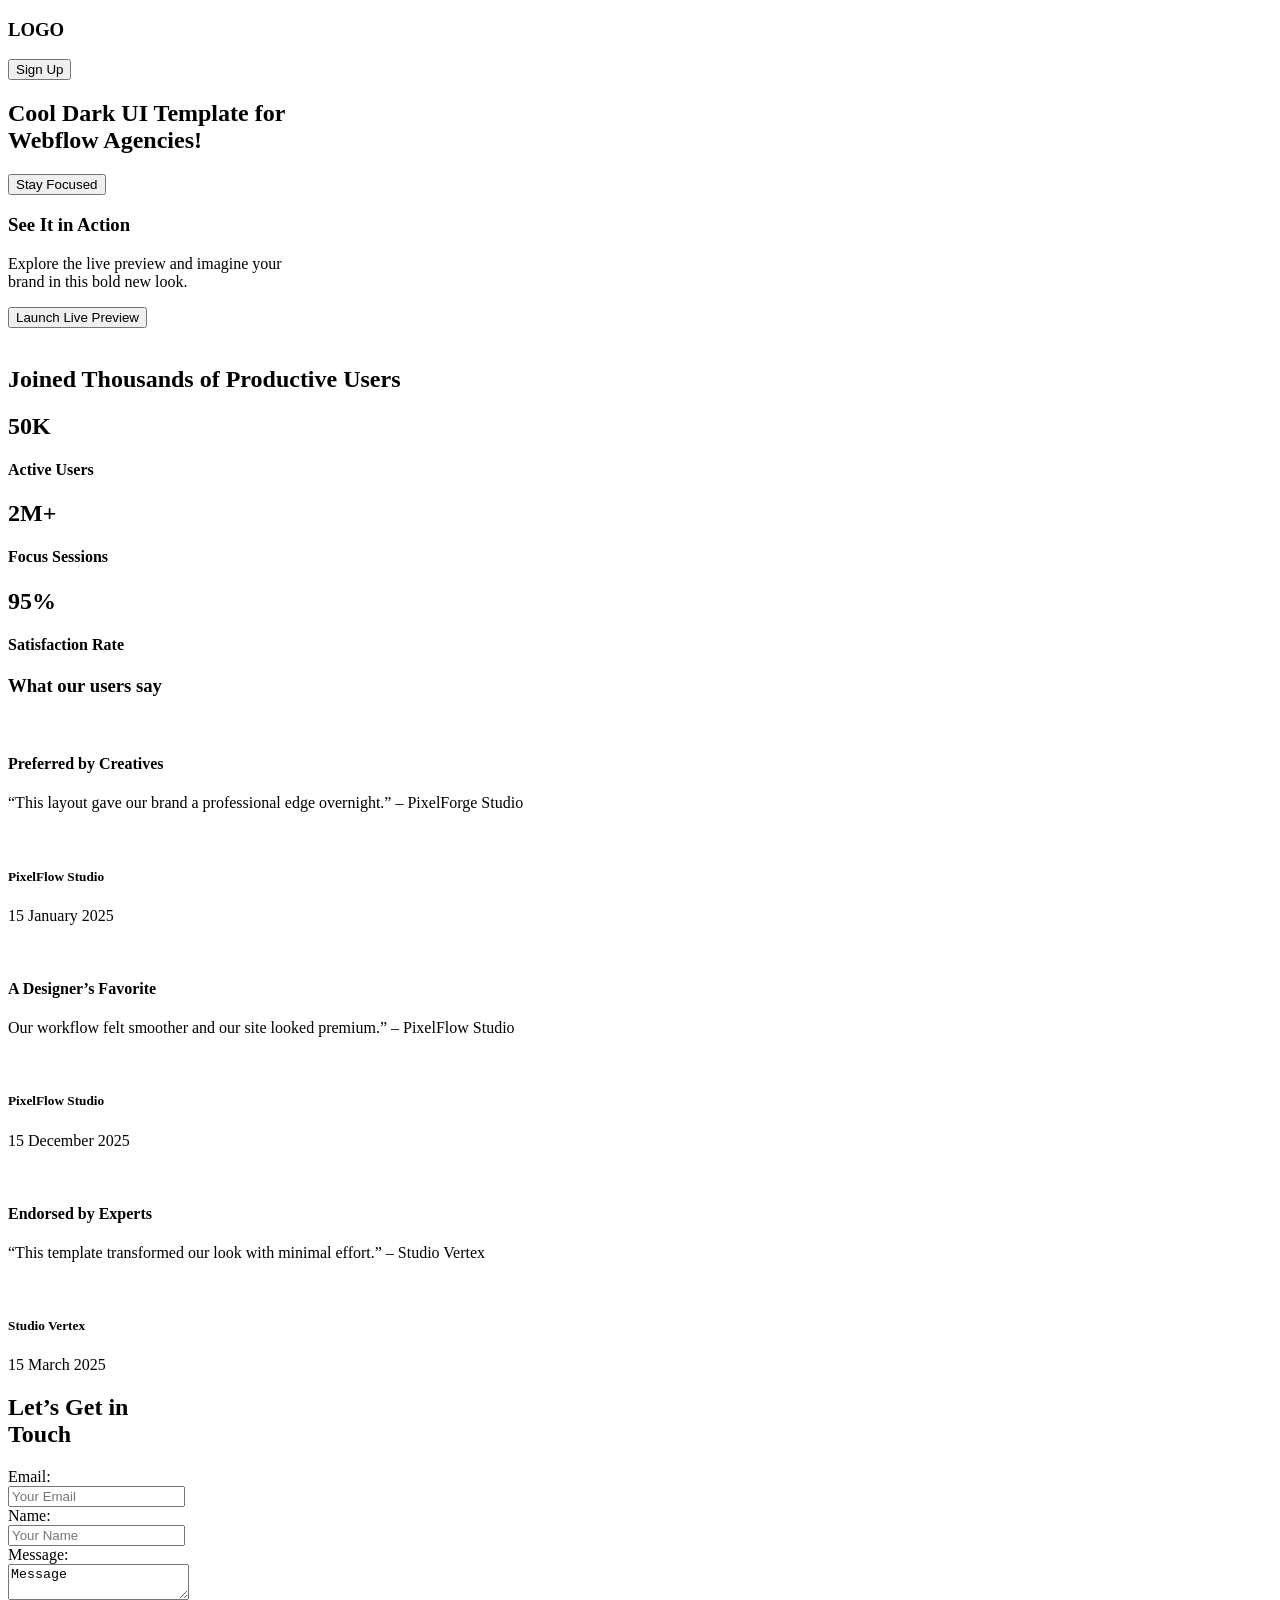
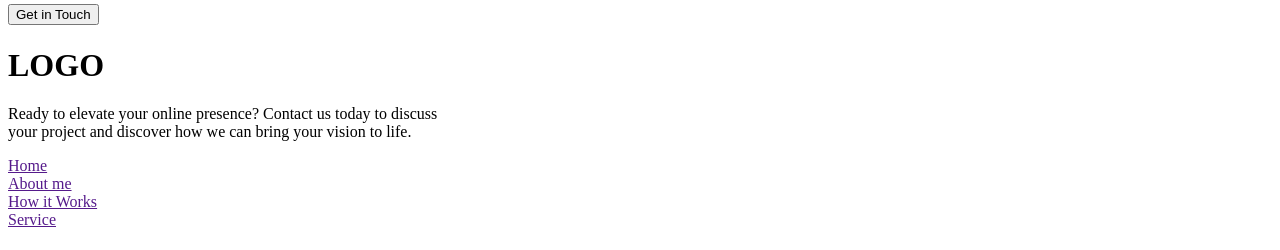
==== B12A01-landing-launchpad/index.html @ 7dbb8ce7 "added text" ====
<!DOCTYPE html>
<html lang="en">
<head>
    <meta charset="UTF-8">
    <meta name="viewport" content="width=device-width, initial-scale=1.0">
    <title>My First Assignment</title>

<link rel="preconnect" href="https://fonts.googleapis.com">
<link rel="preconnect" href="https://fonts.gstatic.com" crossorigin>
<link href="https://fonts.googleapis.com/css2?family=Raleway:ital,wght@0,100..900;1,100..900&display=swap" rel="stylesheet">

    <link rel="stylesheet" href="styles./assignment.css">
</head>
<body class="raleway-normal">
    <header class="background-image">
        <nav class="nav-title">
            <h3 class="nav-logo">LOGO</h3>
            <a href=""></a><button class="btn-primary">Sign Up</button>
        </nav>
        <div class="banner">
            <h2 class="content-title">Cool Dark UI Template for <br>Webflow Agencies!</h2>
            <button class="btn-primary">Stay Focused</button>
        </div>

    </header>
    <main>
        <!-- action section -->
         <section class="action-section">
            <div class="action">
                <h3 class="action-title">See It in Action</h3>
                <p class="action-sub-title">Explore the live preview and imagine your <br> brand in this bold new look.</p>
                <button class="btn-primary">Launch Live Preview</button>
            </div>
            <div class="action">
                <img class="action-img" src="../B12A01-landing-launchpad./Assets./wc-mini.png" alt="">
            </div>
        </section>
        <!-- productive section -->
         <section class="user-section">
            <h2 class="user-title raleway-normal">Joined Thousands of Productive Users</h2>
            <div class="item-container">
                <div class="user-item ">
                    <h2 class="item-title">50K</h2>
                    <h4 class="item-description">Active Users</h4>
                </div>
                <div class="user-item ">
                    <h2 class="item-title">2M+</h2>
                    <h4 class="item-description">Focus Sessions</h4>
                </div>
                <div class="user-item">
                    <h2 class="item-title">95%</h2>
                    <h4 class="item-description">Satisfaction Rate</h4>
                </div>
            </div>   
        </section>
        
 <!-- feedback section -->
   <section class="feedback-section">
            <h3 class="feedback-section-title text-align">What our users say</h3>
            <div class="feedback-containaer inter-style">
                <div class="feedback-iteam">
                    <div class="feedback-icon">
                        <img src="images/../Assets/icon-star.png" alt="">
                        <img src="images/../Assets/icon-star.png" alt="">
                        <img src="images/../Assets/icon-star.png" alt="">
                        <img src="images/../Assets/icon-star.png" alt="">
                        <img src="images/../Assets/icon-star.png" alt="">
                    </div>
                    <h4 class="feedback-title">Preferred by Creatives</h4>
                    <p class="description">“This layout gave our brand a professional edge overnight.” – PixelForge Studio</p>
                     <div class="customar-profile">
                        <img class="profile" src="images/../Assets/avatar.png" alt="">
                        <div class="customar-details">
                        <h5 class="feedback-iteam-tilte">PixelFlow Studio</h5>
                        <p class="feedback-subtitle">15 January 2025</p>
                        </div>
                    </div>
                </div>
                <div class="feedback-iteam">
                     <div class="feedback-icon">
                        <img src="images/../Assets/icon-star.png" alt="">
                        <img src="images/../Assets/icon-star.png" alt="">
                        <img src="images/../Assets/icon-star.png" alt="">
                        <img src="images/../Assets/icon-star.png" alt="">
                        <img src="images/../Assets/icon-star.png" alt="">
                    </div>
                    <h4 class="feedback-title"> A Designer’s Favorite</h4>
                    <p class="description">Our workflow felt smoother and our site looked premium.” – PixelFlow Studio</p>
                     <div class="customar-profile">
                        <img class="profile" src="images/../Assets/avatar.png" alt="">
                        <div class="customar-details">
                        <h5 class="feedback-iteam-tilte">PixelFlow Studio</h5>
                        <p class="feedback-subtitle">15 December 2025</p>
                        </div>
                    </div>
                </div>
                <div class="feedback-iteam">
                     <div class="feedback-icon">
                        <img src="images/../Assets/icon-star.png" alt="">
                        <img src="images/../Assets/icon-star.png" alt="">
                        <img src="images/../Assets/icon-star.png" alt="">
                        <img src="images/../Assets/icon-star.png" alt="">
                        <img src="images/../Assets/icon-star.png" alt="">
                    </div>
                    <h4 class="feedback-title"> Endorsed by Experts</h4>
                    <p class="description">“This template transformed our look with minimal effort.” – Studio Vertex</p>
                    <div class="customar-profile">
                        <img class="profile" src="images/../Assets/avatar.png" alt="">
                        <div class="customar-details">
                        <h5 class="feedback-iteam-tilte">Studio Vertex</h5>
                        <p class="feedback-subtitle">15 March 2025</p>
                        </div>
                    </div>
                </div>
            </div>
         </section>
         <!-- touch sectiom -->
             <section class="touch-section">
            <div class="touch-containar">
                <h2 class="touch-title">Let’s Get in <br> Touch</h2>
            </div>
            <div class="touch-containar">
                <form action="" class=" inter-style">
                <label class="label-title" for="femail">Email:</label><br>
                <input type="email" name="" id="" placeholder="Your Email">
                <br>
                <label class="label-title" for="ftext">Name:</label><br>
                
                <input type="text" name="" id="" placeholder="Your Name">
                <br>
                <label class="label-title" for="ftext">Message:</label><br>
                <textarea name="" id="" placeholder="Message">Message</textarea>
            </form>
            <input class="btn-primary" type="button" value="Get in Touch">
            </div>
          </section>
    </main>
    <!-- footer section -->
  <footer class="footer-section">
      <div>
        <h1 class="footer-logo text-align">LOGO</h1>
        <p class="footer-description text-align">Ready to elevate your online presence? Contact us today to discuss <br>your project and discover how we can bring your vision to life.</p>
      </div>
      <div class="footer-container">
        <div class="iteam"><a href="">Home</a></div>
        <div class="iteam"><a href="">About me</a></div>
        <div class="iteam"><a href="">How it Works</a></div>
        <div class="iteam"><a href="">Service</a></div>
        <h4></h4>
      </div>
    </footer>
    
    
</body>
</html>
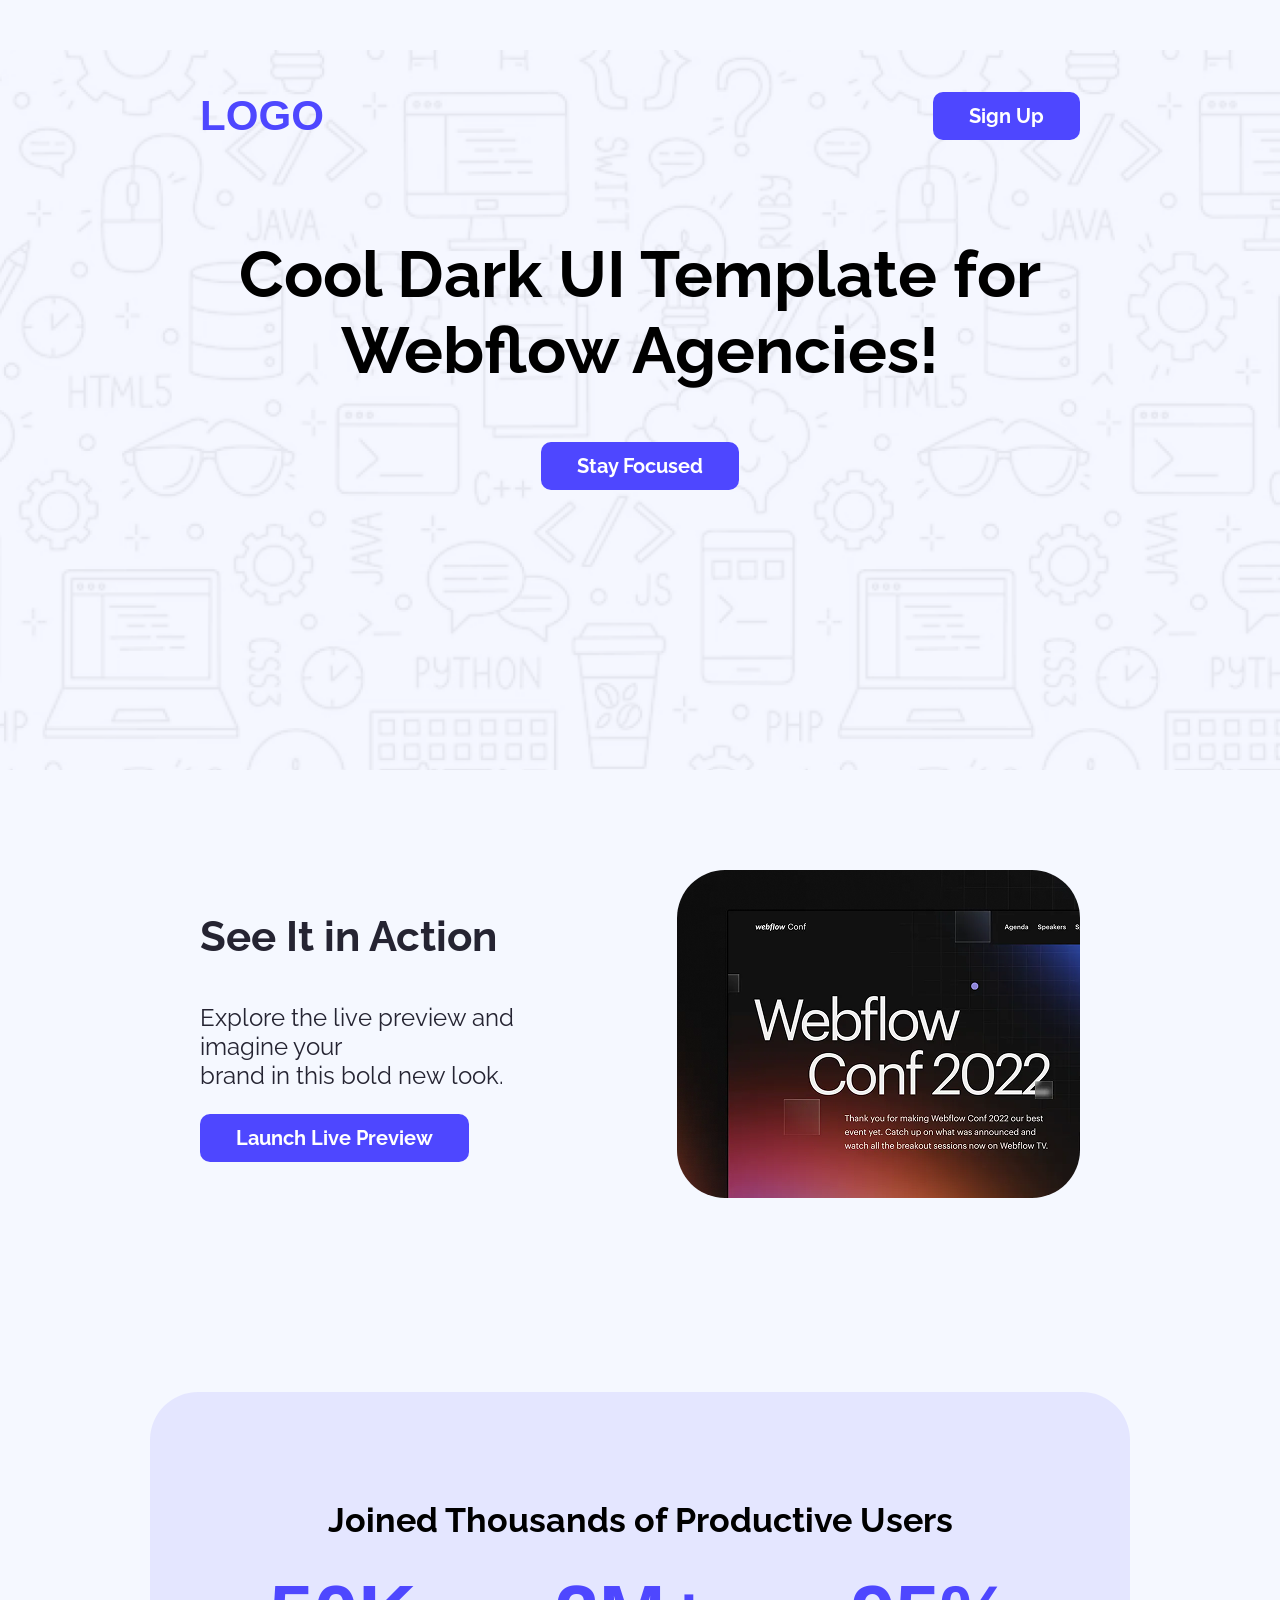
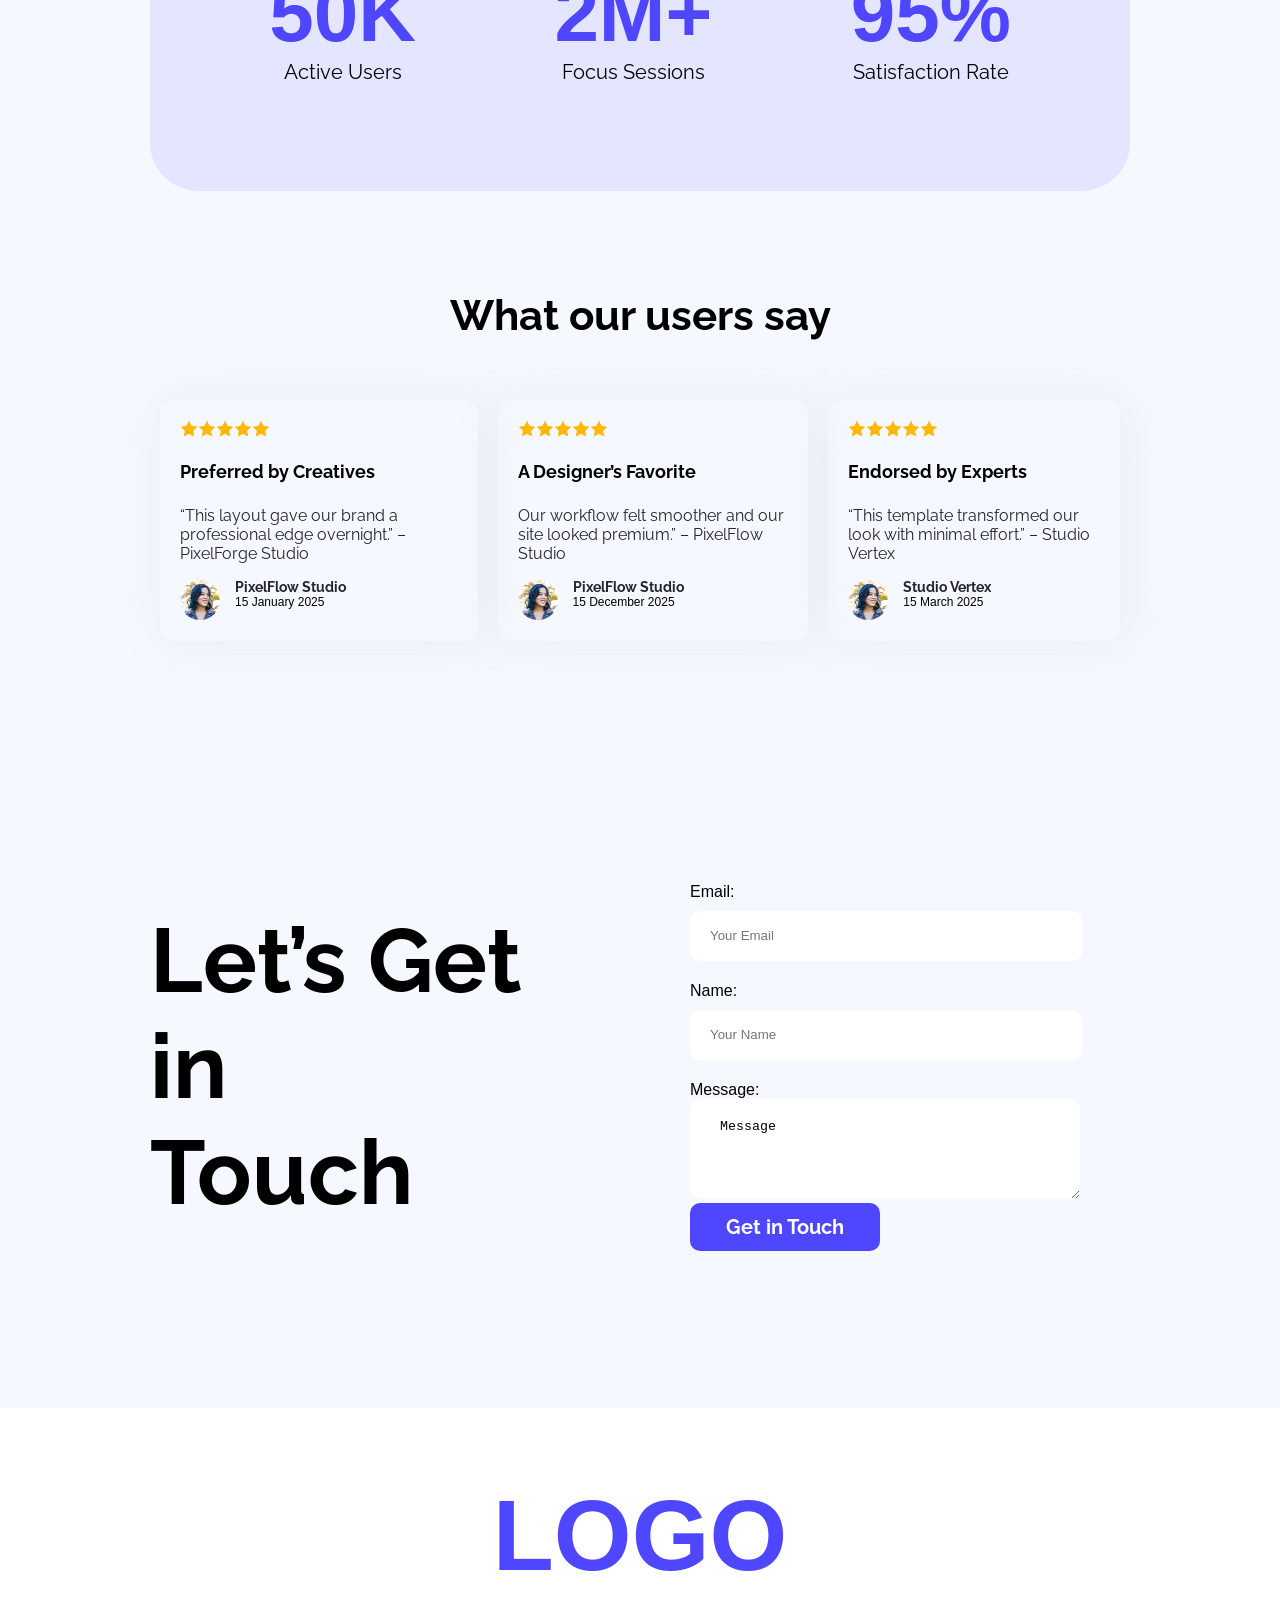
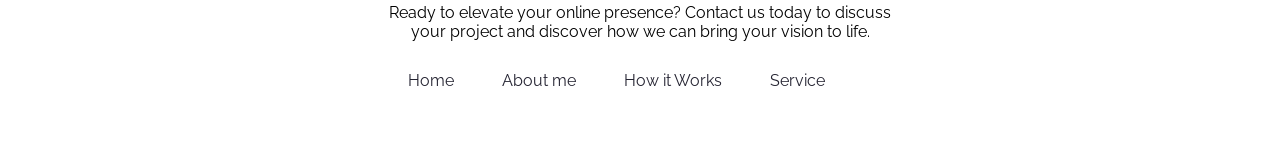
==== commit 8e9ffe12: "added image" ====
--- a/B12A01-landing-launchpad/index.html
+++ b/B12A01-landing-launchpad/index.html
@@ -9,7 +9,7 @@
 <link rel="preconnect" href="https://fonts.gstatic.com" crossorigin>
 <link href="https://fonts.googleapis.com/css2?family=Raleway:ital,wght@0,100..900;1,100..900&display=swap" rel="stylesheet">
 
-    <link rel="stylesheet" href="styles./assignment.css">
+    <link rel="stylesheet" href="../styles/assignment.css">
 </head>
 <body class="raleway-normal">
     <header class="background-image">
@@ -32,7 +32,7 @@
                 <button class="btn-primary">Launch Live Preview</button>
             </div>
             <div class="action">
-                <img class="action-img" src="../B12A01-landing-launchpad./Assets./wc-mini.png" alt="">
+                <img class="action-img" src="../Assets/wc-mini.png" alt="">
             </div>
         </section>
         <!-- productive section -->
@@ -60,16 +60,16 @@
             <div class="feedback-containaer inter-style">
                 <div class="feedback-iteam">
                     <div class="feedback-icon">
-                        <img src="images/../Assets/icon-star.png" alt="">
-                        <img src="images/../Assets/icon-star.png" alt="">
-                        <img src="images/../Assets/icon-star.png" alt="">
-                        <img src="images/../Assets/icon-star.png" alt="">
-                        <img src="images/../Assets/icon-star.png" alt="">
+                        <img src="../Assets/icon-star.png" alt="">
+                        <img src="../Assets/icon-star.png" alt="">
+                        <img src="../Assets/icon-star.png" alt="">
+                        <img src="../Assets/icon-star.png" alt="">
+                        <img src="../Assets/icon-star.png" alt="">
                     </div>
                     <h4 class="feedback-title">Preferred by Creatives</h4>
                     <p class="description">“This layout gave our brand a professional edge overnight.” – PixelForge Studio</p>
                      <div class="customar-profile">
-                        <img class="profile" src="images/../Assets/avatar.png" alt="">
+                        <img class="profile" src="../Assets/avatar.png" alt="">
                         <div class="customar-details">
                         <h5 class="feedback-iteam-tilte">PixelFlow Studio</h5>
                         <p class="feedback-subtitle">15 January 2025</p>
@@ -78,16 +78,16 @@
                 </div>
                 <div class="feedback-iteam">
                      <div class="feedback-icon">
-                        <img src="images/../Assets/icon-star.png" alt="">
-                        <img src="images/../Assets/icon-star.png" alt="">
-                        <img src="images/../Assets/icon-star.png" alt="">
-                        <img src="images/../Assets/icon-star.png" alt="">
-                        <img src="images/../Assets/icon-star.png" alt="">
+                        <img src="../Assets/icon-star.png" alt="">
+                        <img src="../Assets/icon-star.png" alt="">
+                        <img src="../Assets/icon-star.png" alt="">
+                        <img src="../Assets/icon-star.png" alt="">
+                        <img src="../Assets/icon-star.png" alt="">
                     </div>
                     <h4 class="feedback-title"> A Designer’s Favorite</h4>
                     <p class="description">Our workflow felt smoother and our site looked premium.” – PixelFlow Studio</p>
                      <div class="customar-profile">
-                        <img class="profile" src="images/../Assets/avatar.png" alt="">
+                        <img class="profile" src="../Assets/avatar.png" alt="">
                         <div class="customar-details">
                         <h5 class="feedback-iteam-tilte">PixelFlow Studio</h5>
                         <p class="feedback-subtitle">15 December 2025</p>
@@ -96,16 +96,16 @@
                 </div>
                 <div class="feedback-iteam">
                      <div class="feedback-icon">
-                        <img src="images/../Assets/icon-star.png" alt="">
-                        <img src="images/../Assets/icon-star.png" alt="">
-                        <img src="images/../Assets/icon-star.png" alt="">
-                        <img src="images/../Assets/icon-star.png" alt="">
-                        <img src="images/../Assets/icon-star.png" alt="">
+                        <img src="../Assets/icon-star.png" alt="">
+                        <img src="../Assets/icon-star.png" alt="">
+                        <img src="../Assets/icon-star.png" alt="">
+                        <img src="../Assets/icon-star.png" alt="">
+                        <img src="../Assets/icon-star.png" alt="">
                     </div>
                     <h4 class="feedback-title"> Endorsed by Experts</h4>
                     <p class="description">“This template transformed our look with minimal effort.” – Studio Vertex</p>
                     <div class="customar-profile">
-                        <img class="profile" src="images/../Assets/avatar.png" alt="">
+                        <img class="profile" src="../Assets/avatar.png" alt="">
                         <div class="customar-details">
                         <h5 class="feedback-iteam-tilte">Studio Vertex</h5>
                         <p class="feedback-subtitle">15 March 2025</p>
--- a/styles/assignment.css
+++ b/styles/assignment.css
@@ -0,0 +1,272 @@
+body{
+  margin: 0px;
+  padding: 0px;
+  background-color: #f5f8ff;;
+}
+
+.raleway-normal{
+  font-family: "Raleway", sans-serif;
+  font-optical-sizing: auto;
+  
+  font-style: normal;
+}
+
+
+
+
+/* shared style */
+.text-primary{
+  
+}
+.btn-primary{
+  background-color: #4E47FF;
+  color: #FFFFFF;
+  font-weight: bold;
+  padding: 12px 36px;
+  border-radius: 10px;
+  font-family: 'Raleway', sans-serif;
+  font-size: 20px;
+  border: none;
+
+}
+.btn-primary:hover{
+    background-color: bisque;
+    color: #252432;
+    border: 2px solid #4E47FF;
+    box-shadow: tomato;
+    border-radius: 5px;
+}
+/* nav style */
+nav{
+    display: flex;
+    align-items: center;
+    justify-content: space-between;
+    margin: 50px 200px;
+}
+.nav-title{
+    
+ font-size: 36px;
+ color: #4E47FF;
+ 
+}
+.nav-logo{
+  font-family:'Inter', sans-serif;
+  font-weight: bold
+  font-size: 20px;}
+  
+
+/* bannner style */
+.content-title{
+  font-family: 'Raleway', sans-serif;
+  font-weight: bold;
+  font-size: 65px;
+  font-style: normal;
+  
+}
+.background-image{
+  background-image: url("./Assets/Hero-bg.png");
+  background-size: cover;
+  background-position: center;
+  margin: 0;
+  height: 80vh;
+}
+.banner{
+  text-align: center;
+}
+/* action style */
+.action-section{
+    display: flex;
+    justify-content: space-between;
+    gap: 100px;
+    padding: 100px 200px;
+    
+}
+.action-title{
+    font-size: 42px;
+    font-weight: bold;
+    color: #252432;
+}
+.action-sub-title{
+    color: #252432;
+    font-size: 24px;
+}
+
+     
+  
+  .action-img{
+    border-radius: 48px;
+  }
+    /* productive section */
+    .user-section{
+    background-color: rgba(78, 71, 255, 0.1);
+    margin: 0px 150px;
+    border-radius: 48px;
+    margin-bottom: 90px;
+    padding: 80px 50px;
+    margin-top: 90px;
+  
+    
+    
+    
+}
+.user-title{
+    font-size: 34px;
+    font-weight: bold;
+    text-align: center;
+}
+.item-container {
+    display: flex;
+    justify-content: space-around;
+    
+}
+.item-title{
+    color: #4E47FF;
+    font-size: 80px;
+    font-weight: bold;
+    margin-top: 0px;
+    margin-bottom: 0px;
+    font-family:  'Regular', sans-serif;
+
+    
+    
+}
+.item-description{
+    font-size: 20px;
+    font-weight: 400;
+    text-align: center;
+    margin-top: 0px;
+}
+
+
+
+/* feedback section */
+.feedback-section{
+  height: 50vh;
+  
+}
+.feedback-section-title{
+    font-size: 42px;
+    font-weight: bold;
+    margin-bottom: 50px;
+    margin-top: 100px;
+    text-align: center;
+    
+}
+.feedback-containaer{
+    display: flex;
+    gap: 20px;
+    padding: 10px 160px;
+}
+.feedback-iteam{
+    border-radius: 14px;
+   
+    box-shadow: 5px 0px 50px rgba(161, 159, 159, 0.121);
+    padding: 20px;
+}
+.feedback-icon{
+    display: flex;
+}
+.feedback-title{
+    font-size: 18px;
+    font-weight: bold;
+}
+.description{
+    color: #252432;
+}
+.profile{
+    border-radius: 100px;
+    height: 40px;
+    width: 40px;
+}
+.customar-profile{
+    display: flex;
+    align-items: center;
+    gap: 15px;
+}
+
+.feedback-iteam-tilte{
+    font-size: 14px;
+    margin: 0px;
+    color: #252432;
+}
+.feedback-subtitle{
+    font-size: 12px;
+    margin-top: 0px;
+    font-family: 'Regular', sans-serif;
+}
+
+
+/* touch section */
+.touch-section{
+    display: flex;
+    gap: 100px;
+    padding: 50px 150px;
+    align-items: center;
+    margin-top: 50px;
+    justify-content: space-between;
+    height: 50vh;
+}
+.touch-containar{
+    width: 50%;
+}
+.touch-title{
+    font-size: 90px;
+    font-weight: bold;
+}
+.label-title{
+    font-size: 16px;
+    font-weight: 500;
+    margin-bottom: 20px;
+    font-family: 'Regular', sans-serif;
+    gap: 10px;
+}
+.touch-section input[type="email"],.touch-section input[type="text"]{
+    background-color: white;
+    padding: 20px;
+    height: 10px;
+    border: none;
+    border-radius: 10px;
+    width: 80%;
+    margin-bottom: 20px;
+    margin-top: 10px;
+}
+.touch-section textarea{
+    background-color: white;
+    padding: 20px 30px;
+    height: 60px;
+    border: none;
+    border-radius: 10px;
+    width: 75%;
+}
+/* footer style */
+footer{
+    background-color: white;
+    height: 350px;
+}
+.footer-logo{
+    font-size: 100px;
+    
+    color: #4E47FF;
+    margin-bottom: 10px;
+    padding-top: 70px;
+    text-align: center;
+    font-family:'Inter', sans-serif;
+}
+.footer-description{
+    margin: 0px 370px;
+    text-align: center;
+}
+
+
+.footer-container{
+    display: flex;
+    justify-content: center;
+    gap: 48px;
+    margin: 30px 370px 20px 370px;
+    text-align: center;
+    height: 50px;
+}
+.footer-container a{
+    text-decoration: none;
+    color: #252432;
+}
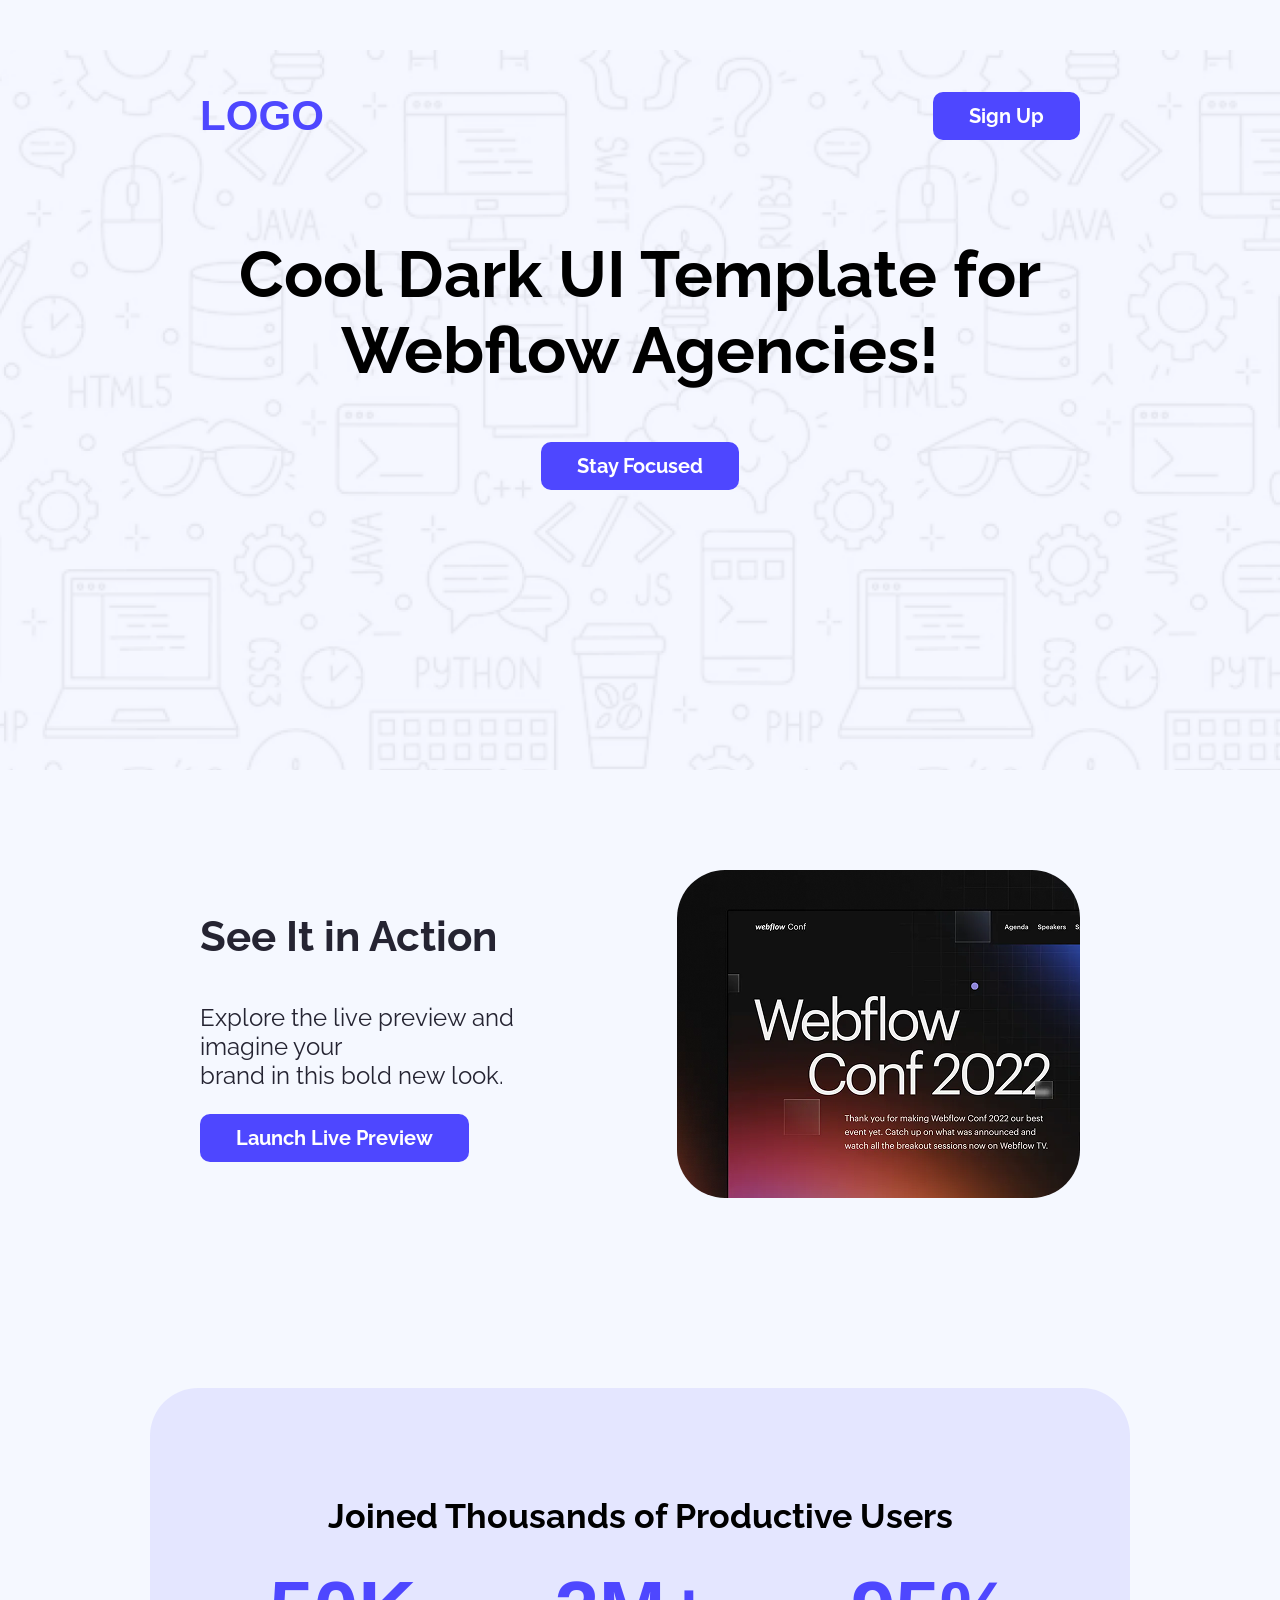
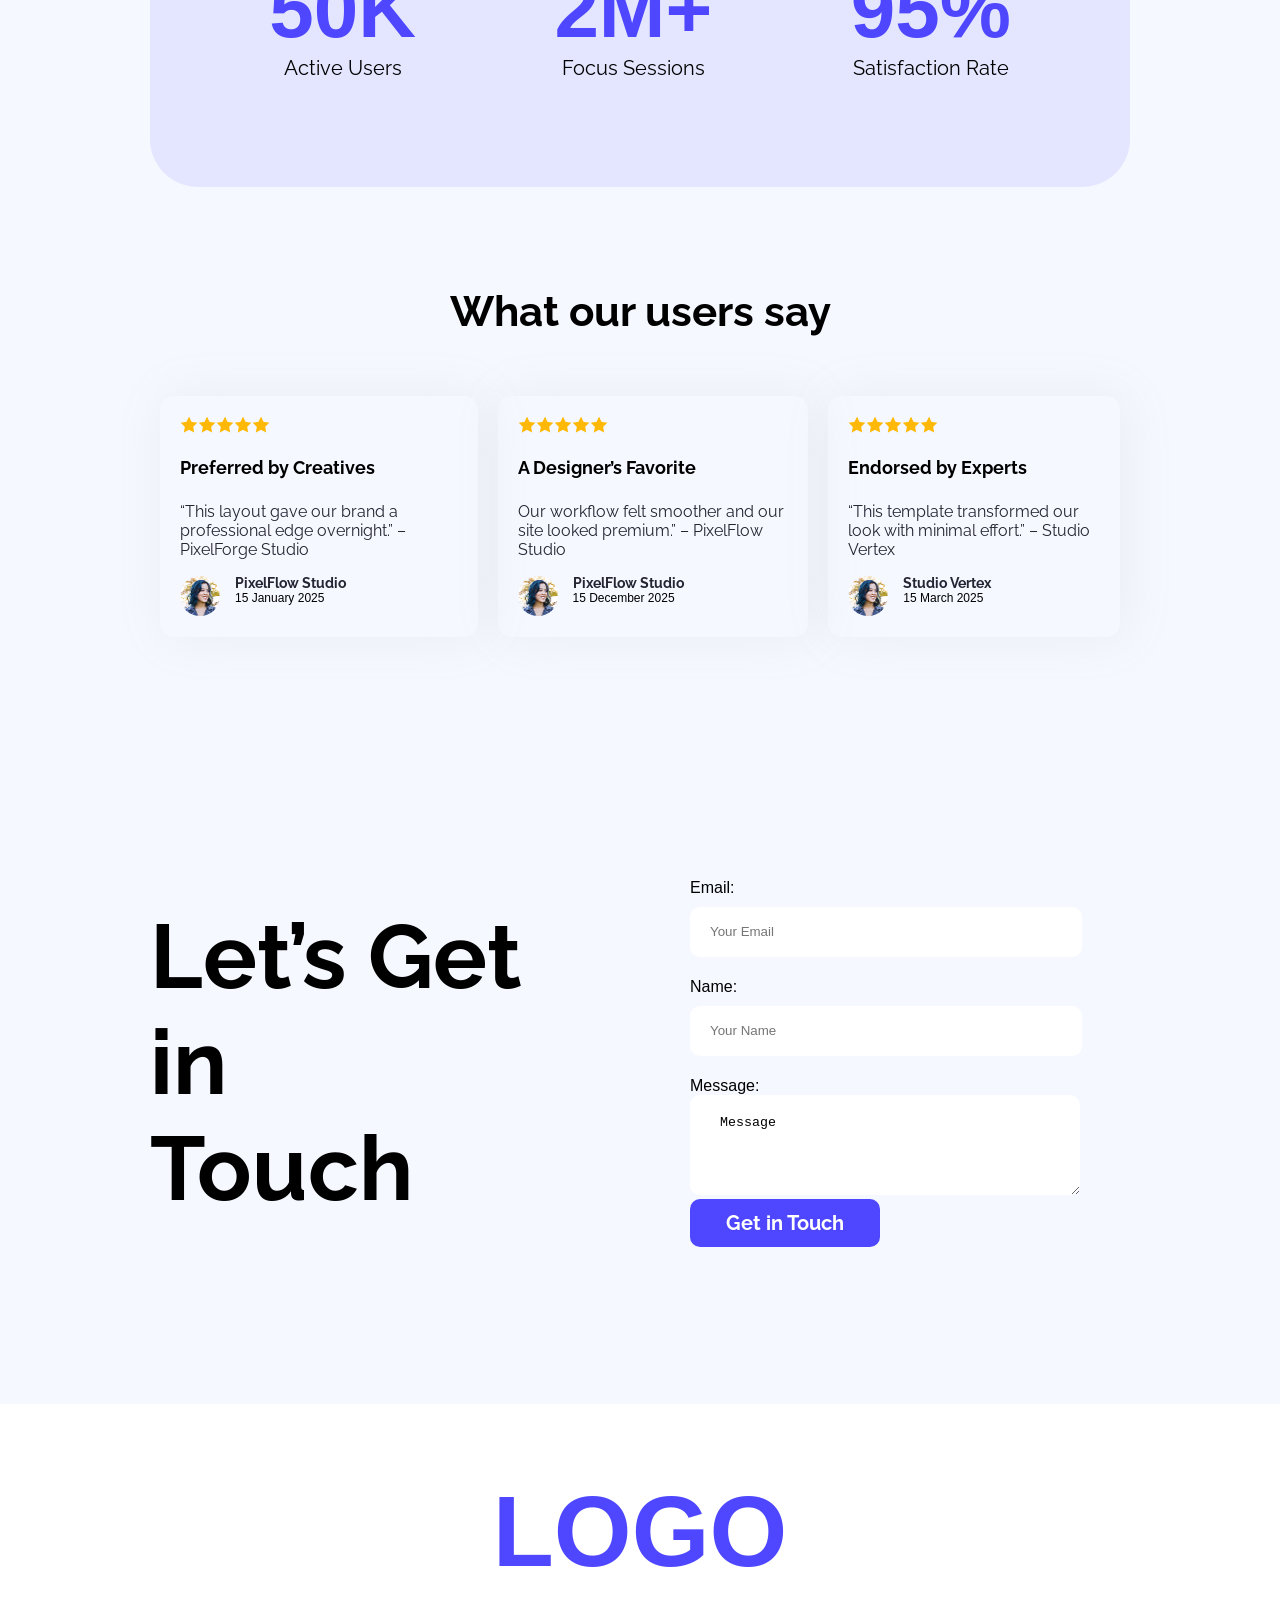
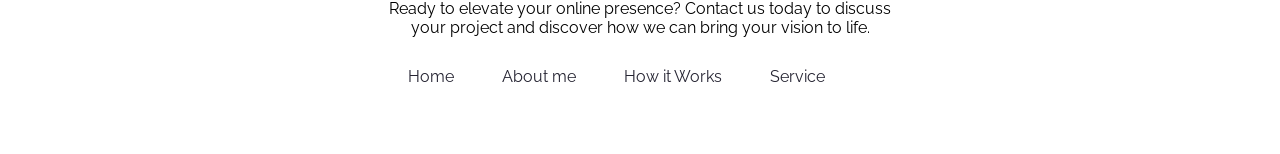
==== commit b49e329b: "added wc-mini-png" ====
--- a/B12A01-landing-launchpad/index.html
+++ b/B12A01-landing-launchpad/index.html
@@ -32,7 +32,7 @@
                 <button class="btn-primary">Launch Live Preview</button>
             </div>
             <div class="action">
-                <img class="action-img" src="../Assets/wc-mini.png" alt="">
+                <img class="action-img" src="../styles/Assets/wc-mini.png" alt="">
             </div>
         </section>
         <!-- productive section -->
--- a/styles/assignment.css
+++ b/styles/assignment.css
@@ -95,6 +95,7 @@
   
   .action-img{
     border-radius: 48px;
+    display: flex;
   }
     /* productive section */
     .user-section{
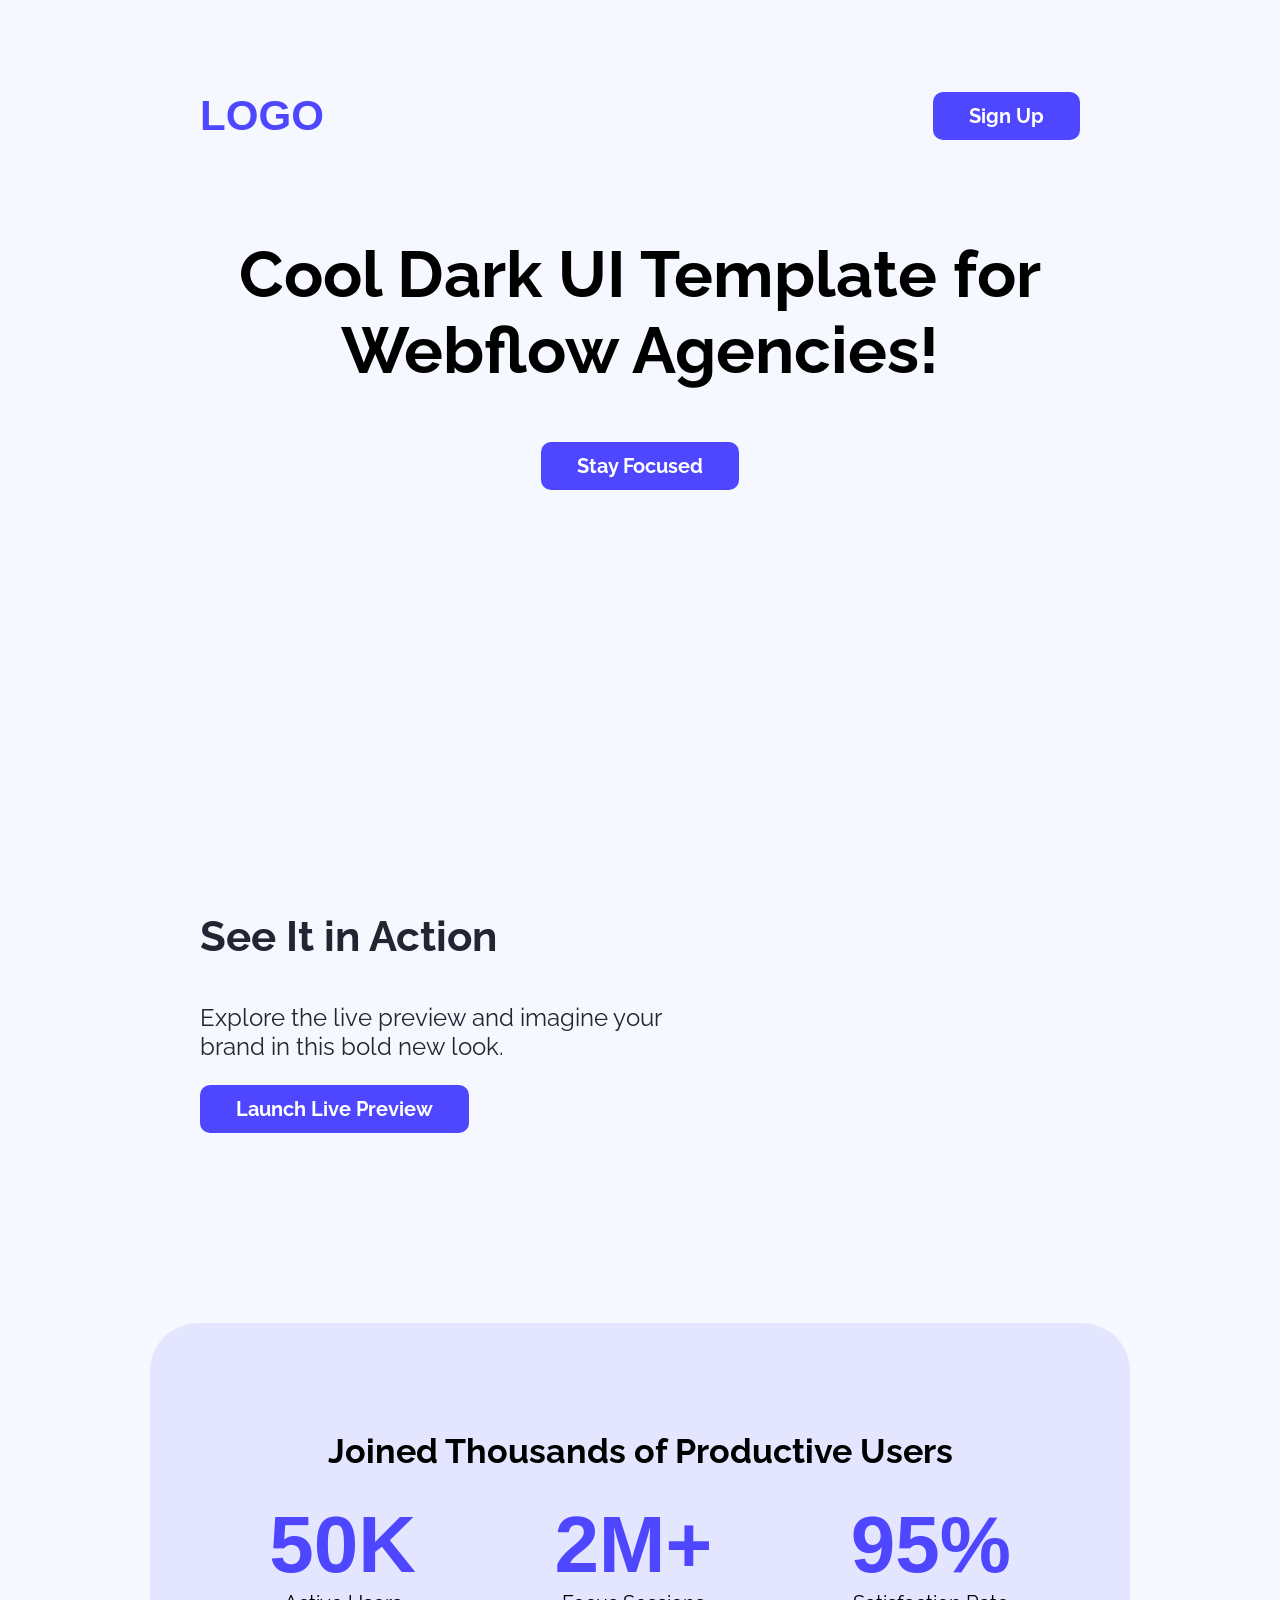
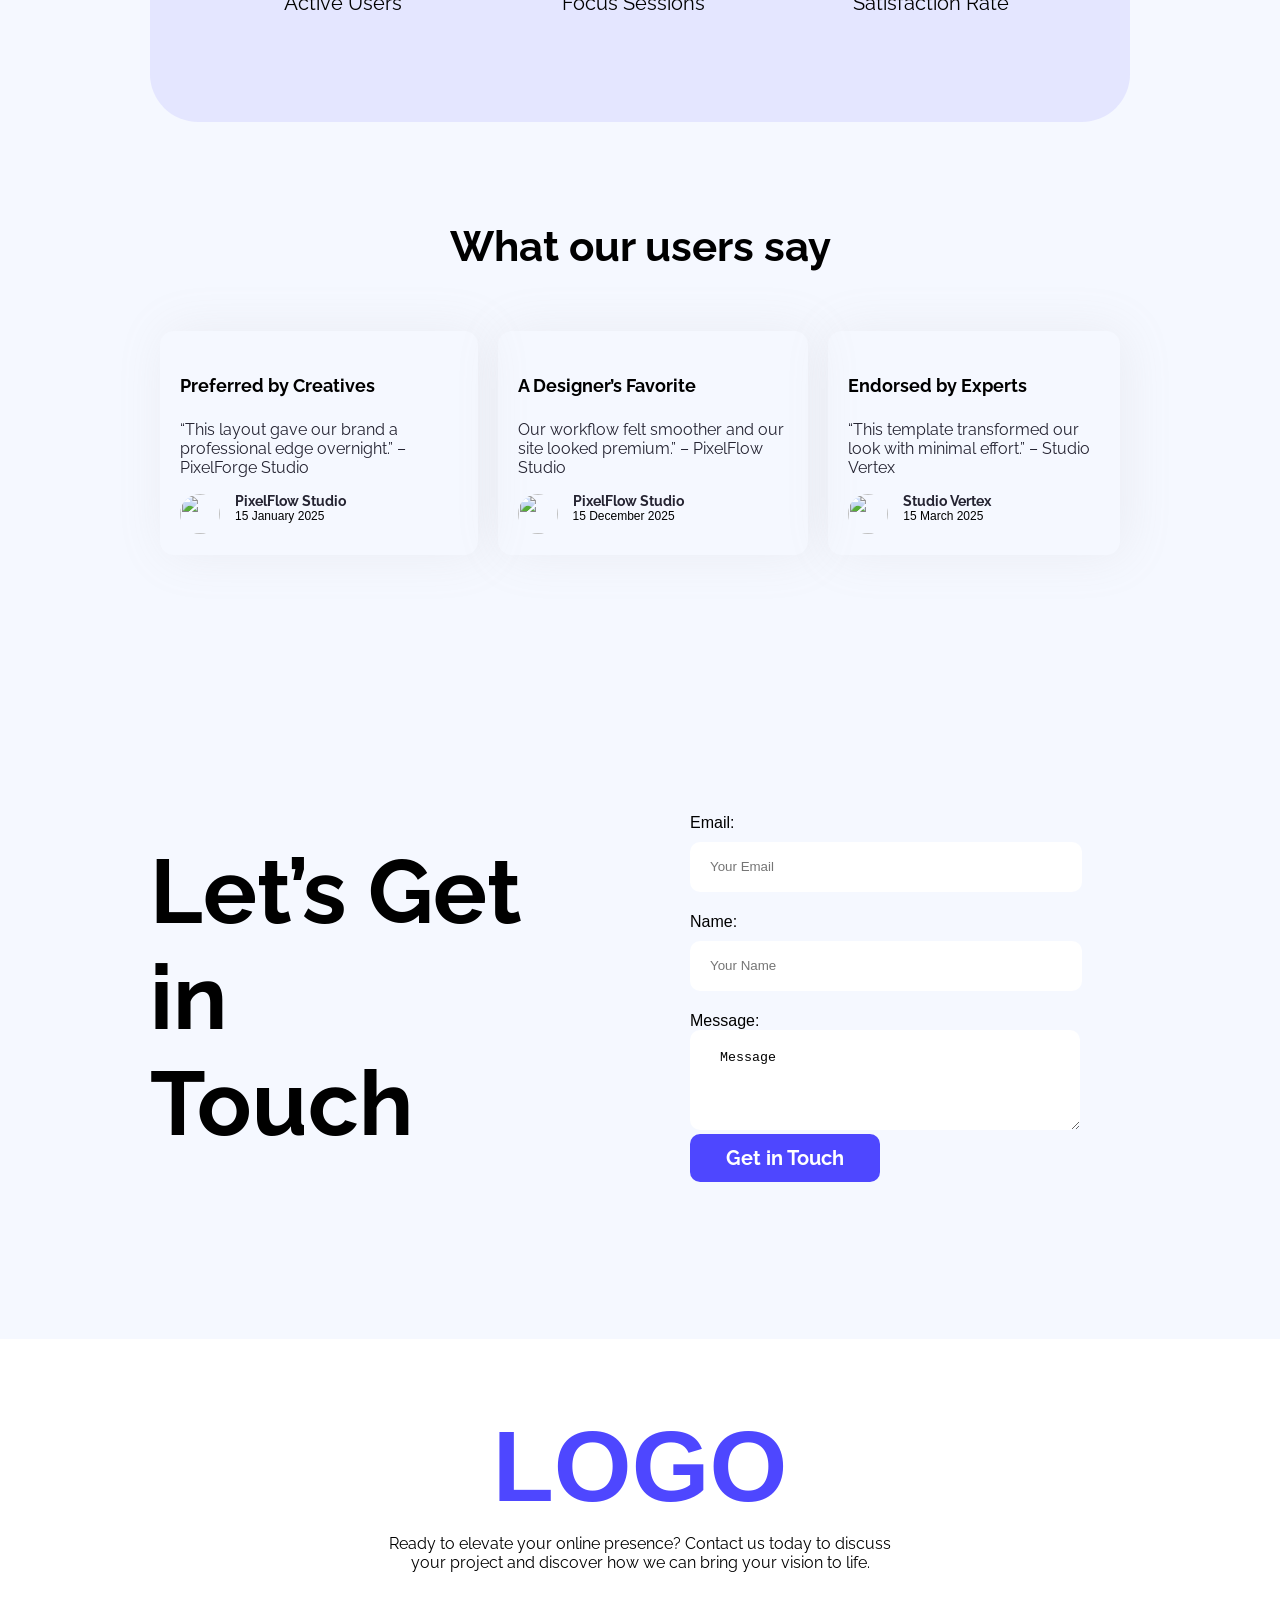
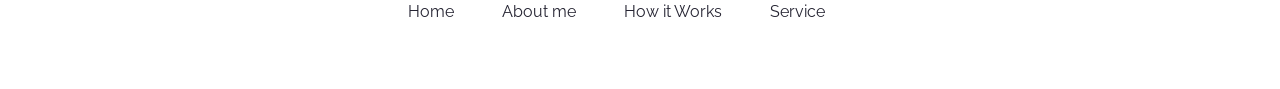
==== commit 57ae9fda: "change image folder name" ====
--- a/B12A01-landing-launchpad/index.html
+++ b/B12A01-landing-launchpad/index.html
@@ -32,7 +32,7 @@
                 <button class="btn-primary">Launch Live Preview</button>
             </div>
             <div class="action">
-                <img class="action-img" src="../styles/Assets/wc-mini.png" alt="">
+                <img class="action-img" src="../assets/wc-mini.png" alt="">
             </div>
         </section>
         <!-- productive section -->
@@ -60,16 +60,16 @@
             <div class="feedback-containaer inter-style">
                 <div class="feedback-iteam">
                     <div class="feedback-icon">
-                        <img src="../Assets/icon-star.png" alt="">
-                        <img src="../Assets/icon-star.png" alt="">
-                        <img src="../Assets/icon-star.png" alt="">
-                        <img src="../Assets/icon-star.png" alt="">
-                        <img src="../Assets/icon-star.png" alt="">
+                        <img src="../assets/icon-star.png" alt="">
+                        <img src="../assets/icon-star.png" alt="">
+                        <img src="../assets/icon-star.png" alt="">
+                        <img src="../assets/icon-star.png" alt="">
+                        <img src="../assets/icon-star.png" alt="">
                     </div>
                     <h4 class="feedback-title">Preferred by Creatives</h4>
                     <p class="description">“This layout gave our brand a professional edge overnight.” – PixelForge Studio</p>
                      <div class="customar-profile">
-                        <img class="profile" src="../Assets/avatar.png" alt="">
+                        <img class="profile" src="../assets/avatar.png" alt="">
                         <div class="customar-details">
                         <h5 class="feedback-iteam-tilte">PixelFlow Studio</h5>
                         <p class="feedback-subtitle">15 January 2025</p>
@@ -78,16 +78,16 @@
                 </div>
                 <div class="feedback-iteam">
                      <div class="feedback-icon">
-                        <img src="../Assets/icon-star.png" alt="">
-                        <img src="../Assets/icon-star.png" alt="">
-                        <img src="../Assets/icon-star.png" alt="">
-                        <img src="../Assets/icon-star.png" alt="">
-                        <img src="../Assets/icon-star.png" alt="">
+                        <img src="../assets/icon-star.png" alt="">
+                        <img src="../assets/icon-star.png" alt="">
+                        <img src="../assets/icon-star.png" alt="">
+                        <img src="../assets/icon-star.png" alt="">
+                        <img src="../assets/icon-star.png" alt="">
                     </div>
                     <h4 class="feedback-title"> A Designer’s Favorite</h4>
                     <p class="description">Our workflow felt smoother and our site looked premium.” – PixelFlow Studio</p>
                      <div class="customar-profile">
-                        <img class="profile" src="../Assets/avatar.png" alt="">
+                        <img class="profile" src="../assets/avatar.png" alt="">
                         <div class="customar-details">
                         <h5 class="feedback-iteam-tilte">PixelFlow Studio</h5>
                         <p class="feedback-subtitle">15 December 2025</p>
@@ -96,16 +96,16 @@
                 </div>
                 <div class="feedback-iteam">
                      <div class="feedback-icon">
-                        <img src="../Assets/icon-star.png" alt="">
-                        <img src="../Assets/icon-star.png" alt="">
-                        <img src="../Assets/icon-star.png" alt="">
-                        <img src="../Assets/icon-star.png" alt="">
-                        <img src="../Assets/icon-star.png" alt="">
+                        <img src="../assets/icon-star.png" alt="">
+                        <img src="../assets/icon-star.png" alt="">
+                        <img src="../assets/icon-star.png" alt="">
+                        <img src="../assets/icon-star.png" alt="">
+                        <img src="../assets/icon-star.png" alt="">
                     </div>
                     <h4 class="feedback-title"> Endorsed by Experts</h4>
                     <p class="description">“This template transformed our look with minimal effort.” – Studio Vertex</p>
                     <div class="customar-profile">
-                        <img class="profile" src="../Assets/avatar.png" alt="">
+                        <img class="profile" src="../assets/avatar.png" alt="">
                         <div class="customar-details">
                         <h5 class="feedback-iteam-tilte">Studio Vertex</h5>
                         <p class="feedback-subtitle">15 March 2025</p>
--- a/styles/assignment.css
+++ b/styles/assignment.css
@@ -64,7 +64,7 @@
   
 }
 .background-image{
-  background-image: url("./Assets/Hero-bg.png");
+  background-image: url("./assets/Hero-bg.png");
   background-size: cover;
   background-position: center;
   margin: 0;
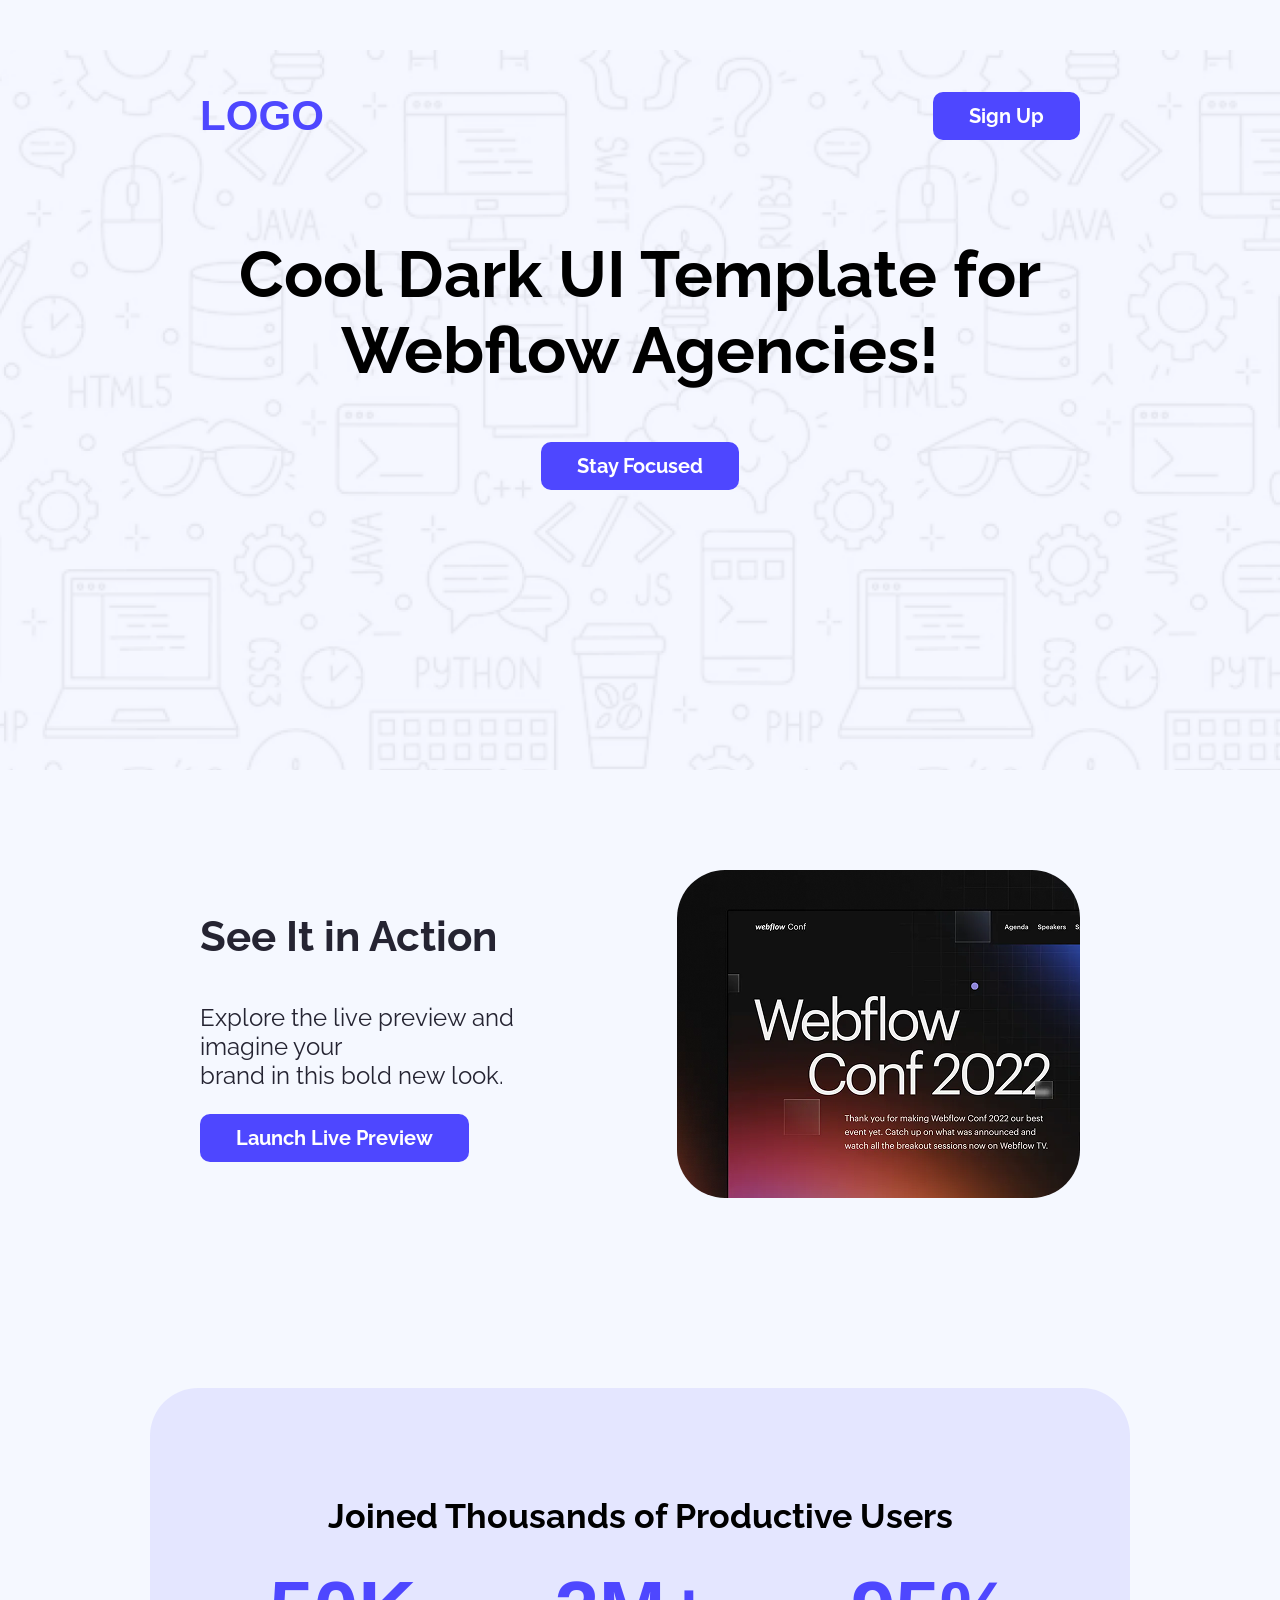
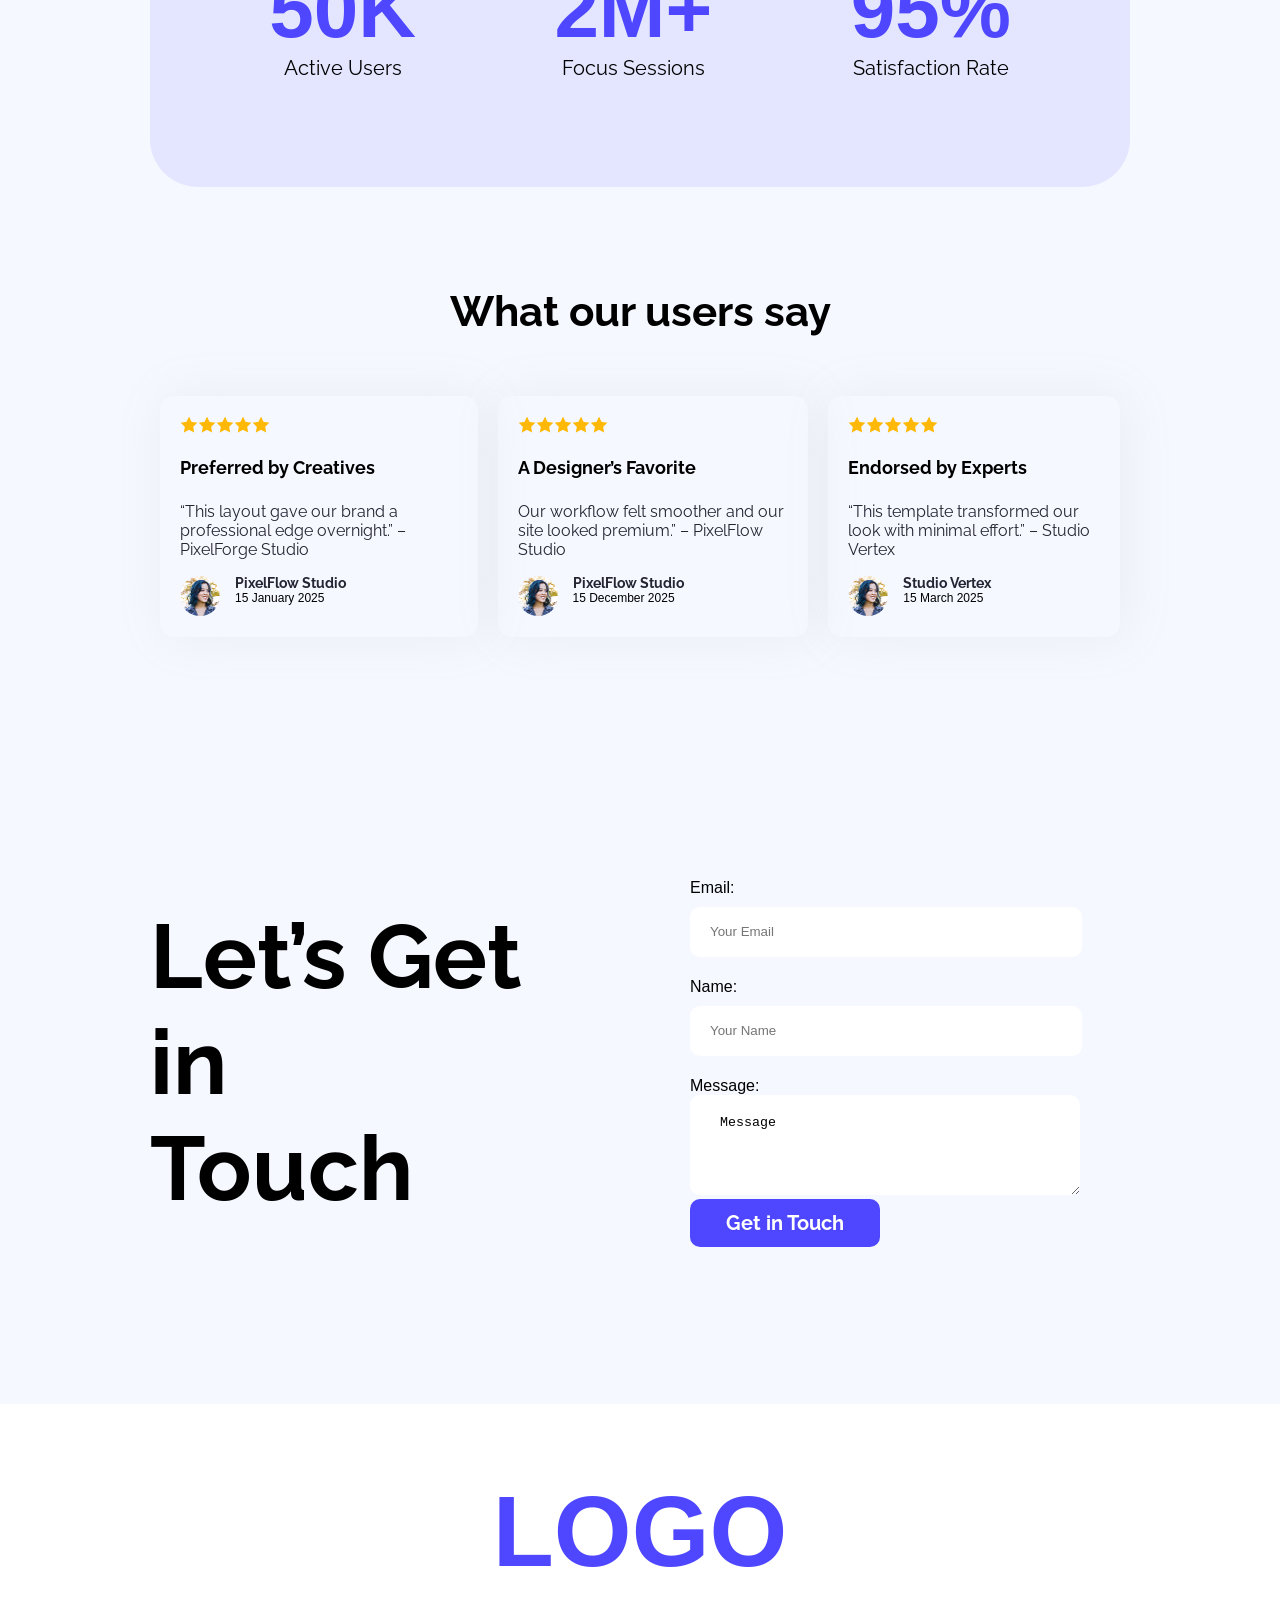
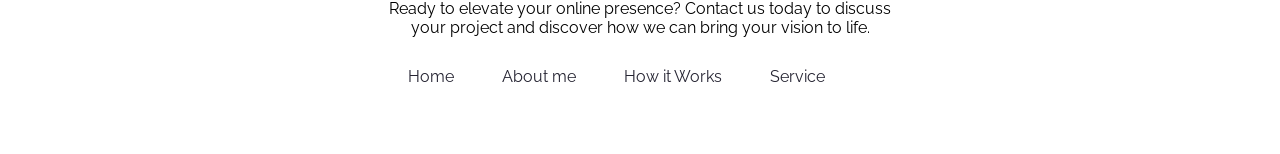
==== commit f3b5938a: "change image file" ====
--- a/styles/assignment.css
+++ b/styles/assignment.css
@@ -64,7 +64,7 @@
   
 }
 .background-image{
-  background-image: url("./assets/Hero-bg.png");
+  background-image: url("../assets/Hero-bg.png");
   background-size: cover;
   background-position: center;
   margin: 0;
